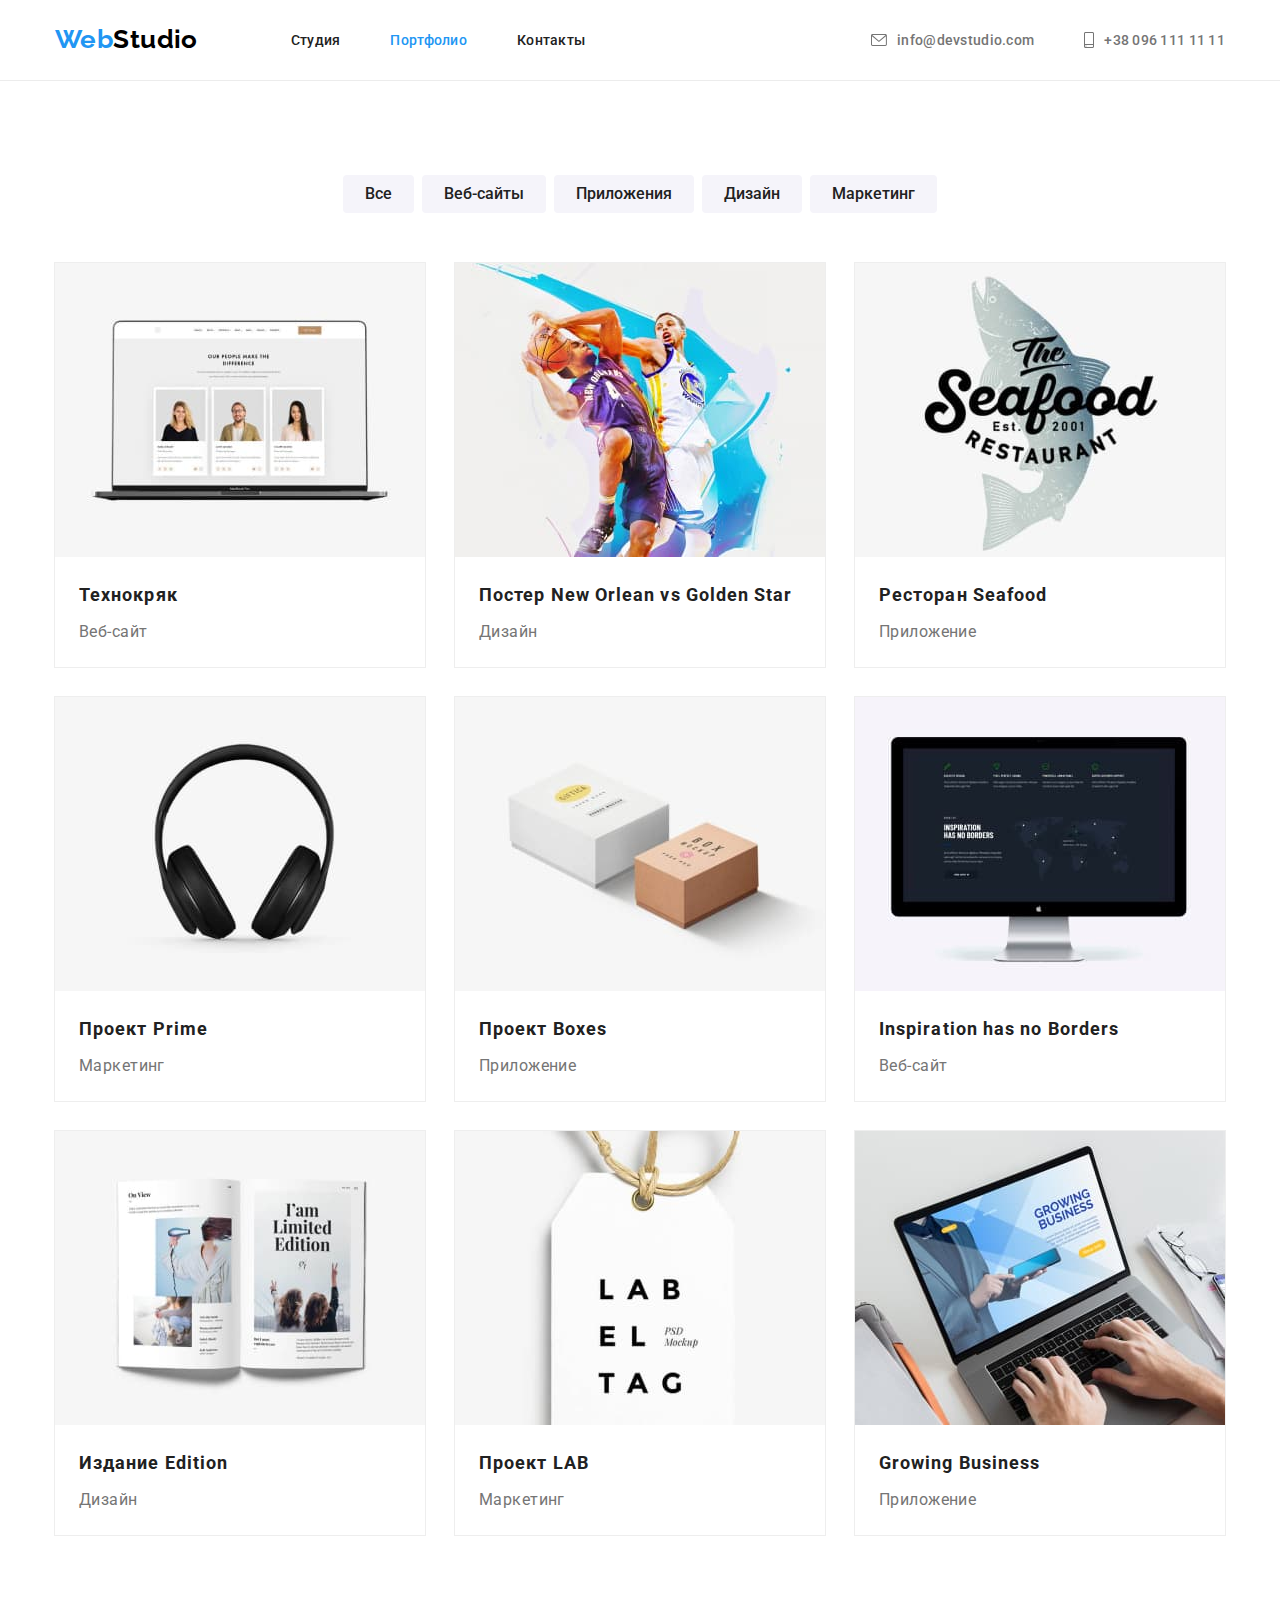
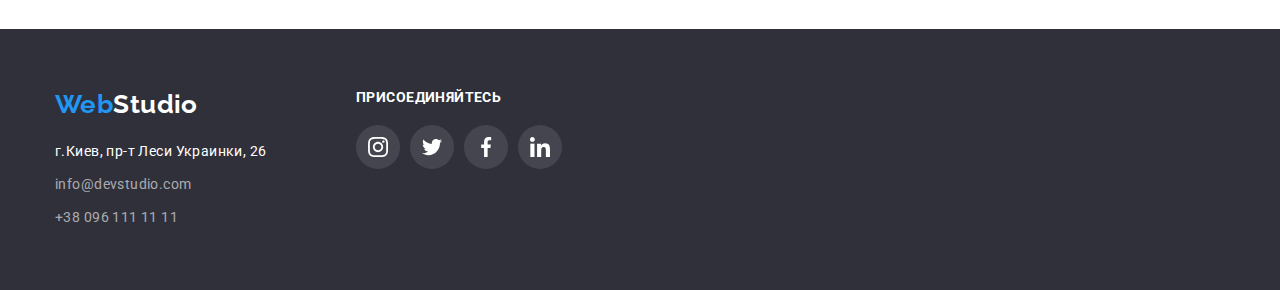
==== portfolio.html @ 1120d0de "Клонирует" ====
<!DOCTYPE html>
<html lang="ru">
  <head>
    <meta charset="UTF-8" />
    <meta name="description" content="Портфолио" />
    <link rel="shortcut icon" href="./image/favicon.ico" type="image/x-icon" />
    <title>Портфолио</title>
    <link rel="preconnect" href="https://fonts.gstatic.com" />
    <link
      rel="stylesheet"
      href="https://fonts.googleapis.com/css2?family=Raleway:wght@700&family=Roboto:wght@400;500;700;900&display=swap"
    />
    <link
      rel="stylesheet"
      href="https://cdnjs.cloudflare.com/ajax/libs/modern-normalize/1.0.0/modern-normalize.min.css"
    />
    <link rel="stylesheet" href="./css/styles.css" />
  </head>
  <body>
    <!--Шапка сайта-->
    <header class="sitehead">
      <div class="container headnav">
        <nav class="logsitcont-nav">
          <a href="./index.html" class="sitehead-logo link"
            ><span class="web link">Web</span>Studio</a
          >
          <ul class="site-nav">
            <li class="snav-link"><a href="./index.html" class="link">Студия</a></li>
            <li class="snav-link"><a href="./portfolio.html" class="link current">Портфолио</a></li>
            <li class="snav-link"><a href="#" class="link">Контакты</a></li>
          </ul>
        </nav>
        <ul class="contact-nav">
          <li class="cnav-link">
            <a href="mailto:info@devstudio.com" class="link">
              <svg class="cnav-icon" width="16" height="12">
                <use href="./image/sprite.svg#icon-envelope"></use></svg
              >info@devstudio.com</a
            >
          </li>
          <li class="cnav-link">
            <a href="tel:+380961111111" class="link">
              <svg class="cnav-icon" width="10" height="16">
                <use href="./image/sprite.svg#icon-phone"></use></svg
              >+38 096 111 11 11</a
            >
          </li>
        </ul>
      </div>
    </header>
    <main>
      <!--Портфолио-->
      <section class="examples">
        <div class="container">
          <h1 hidden>Портфолио</h1>
          <ul class="examples-buttlist">
            <li class="exam-butt"><button type="button" class="examples-button">Все</button></li>
            <li class="exam-butt">
              <button type="button" class="examples-button">Веб-сайты</button>
            </li>
            <li class="exam-butt">
              <button type="button" class="examples-button">Приложения</button>
            </li>
            <li class="exam-butt"><button type="button" class="examples-button">Дизайн</button></li>
            <li class="exam-butt">
              <button type="button" class="examples-button">Маркетинг</button>
            </li>
          </ul>
          <ul class="examples-list">
            <li class="examples-card">
              <a class="examples-link" href="#">
                <img
                  class="examples-image"
                  src="./image-p/tk.jpg"
                  alt="Раскрытый ноут"
                  width="370"
                />
                <div class="port-textblock">
                  <h2 class="title">Технокряк</h2>
                  <p class="examples-text">Веб-сайт</p>
                </div>
              </a>
            </li>
            <li class="examples-card">
              <a class="examples-link" href="#">
                <img
                  class="examples-image"
                  src="./image-p/pno.jpg"
                  alt="Баскетболисты"
                  width="370"
                />
                <div class="port-textblock">
                  <h2 class="title">Постер <span lang="en">New Orlean vs Golden Star</span></h2>
                  <p class="examples-text">Дизайн</p>
                </div>
              </a>
            </li>
            <li class="examples-card">
              <a class="examples-link" href="#">
                <img
                  class="examples-image"
                  src="./image-p/rs.jpg"
                  alt="Реклама ресторана"
                  width="370"
                />
                <div class="port-textblock">
                  <h2 class="title">Ресторан <span lang="en">Seafood</span></h2>
                  <p class="examples-text">Приложение</p>
                </div>
              </a>
            </li>
            <li class="examples-card">
              <a class="examples-link" href="#">
                <img class="examples-image" src="./image-p/pp.jpg" alt="Наушники" width="370" />
                <div class="port-textblock">
                  <h2 class="title">Проект <span lang="en">Prime</span></h2>
                  <p class="examples-text">Маркетинг</p>
                </div>
              </a>
            </li>
            <li class="examples-card">
              <a class="examples-link" href="#">
                <img class="examples-image" src="./image-p/pb.jpg" alt="Два коробка" width="370" />
                <div class="port-textblock">
                  <h2 class="title">Проект <span lang="en">Boxes</span></h2>
                  <p class="examples-text">Приложение</p>
                </div>
              </a>
            </li>
            <li class="examples-card">
              <a class="examples-link" href="#">
                <img class="examples-image" src="./image-p/inb.jpg" alt="Монитор" width="370" />
                <div class="port-textblock">
                  <h2 class="title" lang="en">Inspiration has no Borders</h2>
                  <p class="examples-text">Веб-сайт</p>
                </div>
              </a>
            </li>
            <li class="examples-card">
              <a class="examples-link" href="#">
                <img
                  class="examples-image"
                  src="./image-p/le.jpg"
                  alt="Раскрытая книга"
                  width="370"
                />
                <div class="port-textblock">
                  <h2 class="title">Издание <span lang="en">Edition</span></h2>
                  <p class="examples-text">Дизайн</p>
                </div>
              </a>
            </li>
            <li class="examples-card">
              <a class="examples-link" href="#">
                <img class="examples-image" src="./image-p/pl.jpg" alt="Ярлык" width="370" />
                <div class="port-textblock">
                  <h2 class="title">Проект <span lang="en">LAB</span></h2>
                  <p class="examples-text">Маркетинг</p>
                </div>
              </a>
            </li>
            <li class="examples-card">
              <a class="examples-link" href="#">
                <img
                  class="examples-image"
                  src="./image-p/gb.jpg"
                  alt="Набор текста на ноуте"
                  width="370"
                />
                <div class="port-textblock">
                  <h2 class="title" lang="en">Growing Business</h2>
                  <p class="examples-text">Приложение</p>
                </div>
              </a>
            </li>
          </ul>
        </div>
      </section>
    </main>
    <!--Футер-->
    <footer class="basement">
      <div class="container base">
        <div class="basement-contacts">
          <p class="basement-logo"><span class="web">Web</span>Studio</p>
          <address>
            <ul>
              <li><p class="basement-address">г.Киев, пр-т Леси Украинки, 26</p></li>
              <li>
                <a href="mailto:info@devstudio.com" class="basement-contactmail"
                  >info@devstudio.com</a
                >
              </li>
              <li><a href="tel:+380961111111" class="basement-contacttel">+38 096 111 11 11</a></li>
            </ul>
          </address>
        </div>
        <div class="basesocial">
          <p class="connect">ПРИСОЕДИНЯЙТЕСЬ</p>
          <ul class="basesocial-list">
            <li class="basesocial-list-item">
              <a href="" class="basesocial-list-link">
                <svg class="basesocial-list-icon" width="20" height="20">
                  <use href="./image/sprite.svg#icon-instagram"></use>
                </svg>
              </a>
            </li>
            <li class="basesocial-list-item">
              <a href="" class="basesocial-list-link">
                <svg class="basesocial-list-icon" width="20" height="20">
                  <use href="./image/sprite.svg#icon-twitter"></use>
                </svg>
              </a>
            </li>
            <li class="basesocial-list-item">
              <a href="" class="basesocial-list-link">
                <svg class="basesocial-list-icon" width="20" height="20">
                  <use href="./image/sprite.svg#icon-facebook"></use>
                </svg>
              </a>
            </li>
            <li class="basesocial-list-item">
              <a href="" class="basesocial-list-link">
                <svg class="basesocial-list-icon" width="20" height="20">
                  <use href="./image/sprite.svg#icon-linkedin"></use>
                </svg>
              </a>
            </li>
          </ul>
        </div>
      </div>
    </footer>
  </body>
</html>
---- css/styles.css ----
:root {
  --logo-color: #000000;
  --main-lite-color: #ffffff;
  --main-textcolor: #757575;
  --sec-textcolor: #212121;
  --accent-color: #2196f3;
  --iconteam-color: #afb1b8;
  --back1-color: #2f303a;
  --back2-color: #f5f4fa;
  --back3-color: #2f303a;
  --bord-port-color: #eeeeee;
  --siteheadbord-color: #ececec;
  --basecont-color: rgba(255, 255, 255, 0.6);
  --footsoc-color: rgba(255, 255, 255, 0.1);
  --bgrd-color: rgba(47, 48, 58, 0.4);
  --teamshad-color: rgba(0, 0, 0, 0.25);
  --second-font: Raleway, sans-serif;
}
* {
  list-style: none;
  text-decoration: none;
}
h1,
h2,
h3,
h4,
h5,
h6,
p {
  margin: 0;
}
ul {
  padding: 0;
  margin: 0;
}
img {
  display: block;
}
body {
  background-color: var(--main-lite-color);
  color: var(--main-textcolor);
  font-family: Roboto, sans-serif;
  font-weight: 400;
  font-size: 14px;
  letter-spacing: 0.03em;
}
.container {
  width: 1200px;
  padding-left: 15px;
  padding-right: 15px;
  margin: 0 auto;
}
/* Шапка сайта */
.sitehead {
  border-bottom: 1px solid var(--siteheadbord-color);
}
.headnav {
  display: flex;
  align-items: center;
}
.logsitcont-nav {
  display: flex;
  align-items: center;
}
.sitehead-logo {
  padding-top: 24px;
  padding-bottom: 25px;
  margin-right: 93px;
  color: var(--logo-color);

  font-family: var(--second-font);
  font-weight: 700;
  font-size: 26px;
  line-height: 1.2;
}
.web {
  padding-top: 24px;
  padding-bottom: 25px;
  color: var(--accent-color);

  font-family: var(--second-font);
  font-weight: 700;
  font-size: 26px;
  line-height: 1.2;
}
.site-nav {
  display: flex;
}
.site-nav .link {
  display: block;
  padding-top: 32px;
  padding-bottom: 32px;
  color: var(--sec-textcolor);

  font-weight: 500;
  line-height: 1.143;
  letter-spacing: 0.02em;
}
.site-nav .snav-link:not(:last-child) {
  margin-right: 50px;
}
.contact-nav {
  display: flex;
  margin-left: auto;
}
.cnav-icon {
  margin-right: 10px;
  fill: var(--main-textcolor);
}
.contact-nav .cnav-link:not(:last-child) {
  margin-right: 50px;
}
.contact-nav .link {
  display: flex;
  align-items: center;
  padding-top: 32px;
  padding-bottom: 32px;
  color: var(--main-textcolor);

  font-weight: 500;
  line-height: 1.143;
  letter-spacing: 0.02em;
}
.contact-nav .link + .link {
  margin-left: 50px;
}
.site-nav .link.current {
  color: var(--accent-color);
}
.link:hover,
.link:focus {
  color: var(--accent-color);
}
.link:hover .cnav-icon,
.link:focus .cnav-icon {
  fill: var(--accent-color);
}
/* Эффективные решения */
.solution {
  max-width: 1600px;
  height: 600px;
  margin-left: auto;
  margin-right: auto;
  background-image: linear-gradient(to right, var(--bgrd-color), var(--bgrd-color)),
    url(../image/back.jpg);
  background-repeat: no-repeat;
  background-size: cover;
  background-position: center;
  padding-top: 200px;
  padding-bottom: 200px;
  background-color: var(--back1-color);
  text-align: center;
}
.solution-title {
  margin-bottom: 30px;
  color: var(--main-lite-color);
  font-weight: 900;
  font-size: 44px;
  line-height: 1.37;
  letter-spacing: 0.06em;
  text-transform: uppercase;
}
.solution-button {
  display: inline-block;
  border-radius: 4px;
  padding: 10px 32px;
  border: none;
  background-color: var(--accent-color);
  color: var(--main-lite-color);

  font-family: inherit;
  font-weight: 700;
  font-size: 16px;
  line-height: 1.875;
  letter-spacing: 0.06em;
}
/* Наши преимущества */
.advantages {
  padding-top: 94px;
  padding-bottom: 94px;
}
.advantages-list {
  display: flex;
}
.card {
  min-width: 270px;
}
.card:not(:last-child) {
  margin-right: 30px;
}
.card::before {
  display: block;
  content: "";
  height: 120px;
  margin-bottom: 30px;
  background-size: auto;
  background-repeat: no-repeat;
  background-position: center;
  background-color: var(--back2-color);
}
.icon-antena::before {
  background-image: url(../image/antenna\ 1.svg);
}
.icon-clock::before {
  background-image: url(../image/clock\ 1.svg);
}
.icon-diagram::before {
  background-image: url(../image/diagram\ 1.svg);
}
.icon-astro::before {
  background-image: url(../image/astronaut\ 1.svg);
}
.advantages-list .title {
  margin-bottom: 10px;
  color: var(--sec-textcolor);

  font-weight: 700;
  line-height: 1.143;
  text-transform: uppercase;
}
.advantages-list {
  font-weight: normal;
  line-height: 1.71;
}
/* Чем мы занимаемся */
.activities {
  padding-bottom: 94px;
}
.activities-images {
  display: flex;
  justify-content: space-between;
}
.activities-title {
  margin-bottom: 50px;
  color: var(--sec-textcolor);

  font-weight: 700;
  font-size: 36px;
  line-height: 1.167;
  text-align: center;
}
/* Наша команда */
.ourteam {
  padding-top: 94px;
  padding-bottom: 94px;
  background-color: var(--back2-color);

  font-size: 16px;
  line-height: 1.188;
}
.ourteam-list {
  display: flex;
  justify-content: space-between;
}
.team-card {
  background-color: var(--main-lite-color);
  border: 1px solid var(--bord-port-color);
  border-radius: 0px 0px 4px 4px;
  box-shadow: 0px 4px 4px var(--teamshad-color);
  border-radius: 4px;
}
.ourteam-title {
  margin-bottom: 50px;
  color: var(--sec-textcolor);

  font-weight: 700;
  font-size: 36px;
  line-height: 1.167;
  text-align: center;
}
.team-textblock {
  padding: 30px 32px;
}
.ourteam-list .title {
  display: flex;
  justify-content: center;
  margin-bottom: 10px;
  color: var(--sec-textcolor);

  font-weight: 500;
  font-size: 16px;
  line-height: 1.188;
}
.ourteam-profession {
  display: flex;
  justify-content: center;
  margin-bottom: 16px;
}
.social-list {
  display: flex;
  justify-content: space-between;
}
.social-list-item {
  display: flex;
  width: 44px;
  height: 44px;
}
.social-list-link {
  display: flex;
  justify-content: center;
  align-items: center;
  width: 100%;
  height: 100%;
  background-color: var(--main-lite-color);
  border-radius: 50%;
}
.social-list-link:hover,
.social-list-link:focus {
  background-color: var(--accent-color);
}
.social-list-icon {
  fill: var(--iconteam-color);
}
.social-list-link:hover .social-list-icon,
.social-list-link:focus .social-list-icon {
  fill: var(--main-lite-color);
}
/* Постоянные клиенты */
.regular-customers {
  padding-top: 94px;
  padding-bottom: 94px;
}
.regular-customers-title {
  margin-bottom: 50px;
  color: var(--sec-textcolor);

  font-weight: 700;
  font-size: 36px;
  line-height: 1.167;
  text-align: center;
}
.regular-customers-list {
  display: flex;
  justify-content: space-between;
}
.regcust-icon {
  fill: var(--iconteam-color);
}
.regcust-item {
  display: flex;
  min-width: 170px;
  height: 90px;
  border: 1px solid var(--iconteam-color);
  border-radius: 4px;
}
.regcust-link {
  width: 100%;
  height: 100%;
  display: flex;
  justify-content: center;
  align-items: center;
}
.regcust-link:hover,
.regcust-link:focus {
  border: 1px solid var(--accent-color);
  border-radius: 4px;
}
.regcust-link:hover .regcust-icon,
.regcust-link:focus .regcust-icon {
  fill: var(--accent-color);
}
/* Портфолио */
.examples {
  padding-top: 94px;
  padding-bottom: 94px;
}
.examples-buttlist {
  display: flex;
  justify-content: center;
  margin-bottom: 50px;
}
.examples-button {
  display: inline-block;
  border-radius: 4px;
  padding: 5.89px 22px;
  border: none;
  background-color: var(--back2-color);
  color: var(--sec-textcolor);

  font-family: inherit;
  font-weight: 500;
  font-size: 16px;
  line-height: 1.625;
  text-align: center;
}

.examples-buttlist .exam-butt:not(:last-child) {
  margin-right: 8px;
}
.examples-list {
  display: flex;
  flex-wrap: wrap;
  margin: -15px;
}
.examples-card {
  min-width: 370px;
  margin: 14px;
  border: 1px solid var(--bord-port-color);
}
.examples-link {
  display: block;
}
.examples-link:hover,
.examples-link:focus {
  box-shadow: 0px 1px 1px rgba(0, 0, 0, 0.12), 0px 4px 4px rgba(0, 0, 0, 0.06),
    1px 4px 6px rgba(0, 0, 0, 0.16);
}

.port-textblock {
  padding: 20px 24px;
}
.examples-text {
  color: var(--main-textcolor);
}
.examples-button:hover,
.examples-button:focus {
  background-color: var(--accent-color);
  color: var(--main-lite-color);
  box-shadow: 0px 3px 1px rgba(0, 0, 0, 0.1), 0px 1px 2px rgba(0, 0, 0, 0.08),
    0px 2px 2px rgba(0, 0, 0, 0.12);
}
.examples-list {
  font-size: 16px;
  line-height: 1.875;
}
.examples-list .title {
  margin-bottom: 4px;
  color: var(--sec-textcolor);

  font-weight: 700;
  font-size: 18px;
  line-height: 2;
  letter-spacing: 0.06em;
}
/* Футер */
.basement {
  padding-top: 60px;
  padding-bottom: 60px;
  background-color: var(--back3-color);
}
.base {
  display: flex;
}
.basement-contacts {
  margin-right: 70px;
}
.basement-logo {
  display: inline-block;
  min-width: 145px;
  margin-bottom: 20px;
  color: var(--main-lite-color);
  font-family: Raleway, sans-serif;
  font-weight: 700;
  font-size: 26px;
  line-height: 1.2;
}
address {
  font-style: normal;
}
.basement-address {
  display: inline-block;
  min-width: 231px;
  margin-bottom: 9px;
  color: var(--main-lite-color);

  line-height: 1.71;
}
.basement-contactmail {
  display: inline-block;
  min-width: 231px;
  margin-bottom: 9px;
  color: var(--basecont-color);

  line-height: 1.71;
}
.basement-contacttel {
  display: inline-block;
  min-width: 231px;
  color: var(--basecont-color);

  line-height: 1.71;
}
.connect {
  margin-bottom: 20px;

  font-size: 14px;
  font-weight: 700;
  line-height: 1.17;

  color: var(--main-lite-color);
}
.basesocial-list {
  display: flex;
  justify-content: space-between;
  width: 206px;
}
.basesocial-list-item {
  width: 44px;
  height: 44px;
}
.basesocial-list-link {
  display: flex;
  justify-content: center;
  align-items: center;
  width: 100%;
  height: 100%;
  background-color: var(--footsoc-color);
  border-radius: 50%;
}
.basesocial-list-link:hover,
.basesocial-list-link:focus {
  background-color: var(--accent-color);
}
.basesocial-list-icon {
  fill: var(--main-lite-color);
}

/* черный логотипа #000000 */
/* цвет основного текста #757575 */
/* вторичный цвет текста #212121 */
/* белый #FFFFFF */
/* акцент #2196F3 */
/* подложка темная #2F303A */
/* подложка светлая низ #F5F4FA */
/* нижний адреса rgba(255,255,255,0.6) */
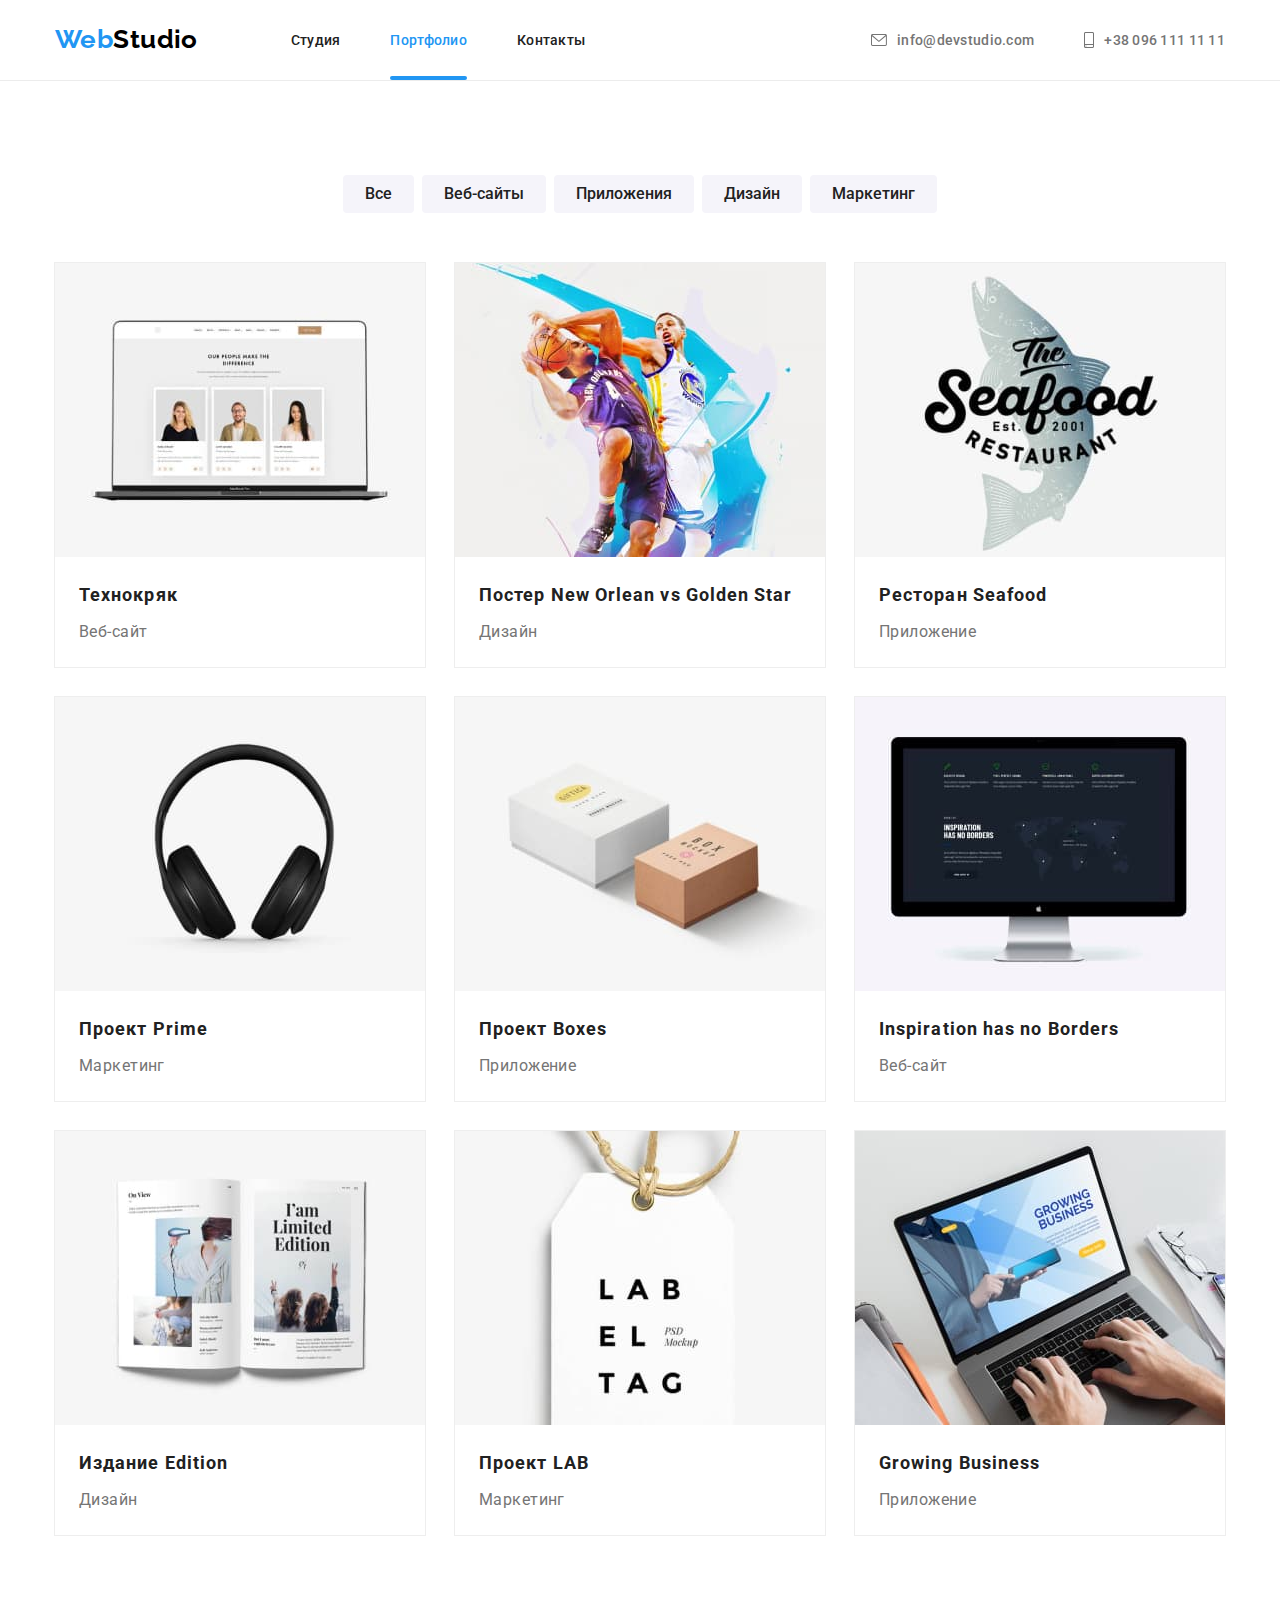
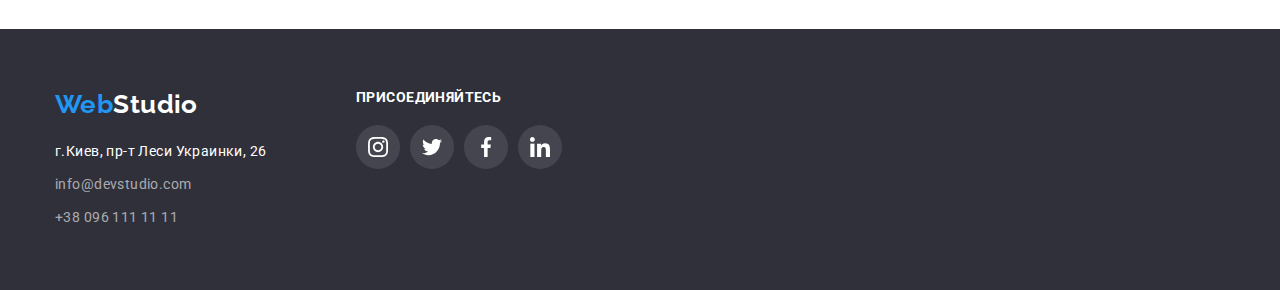
==== commit 11678a40: "изменяет код" ====
--- a/portfolio.html
+++ b/portfolio.html
@@ -69,12 +69,19 @@
           <ul class="examples-list">
             <li class="examples-card">
               <a class="examples-link" href="#">
-                <img
-                  class="examples-image"
-                  src="./image-p/tk.jpg"
-                  alt="Раскрытый ноут"
-                  width="370"
-                />
+                <div class="overlay-eximg">
+                  <p class="overlay">
+                    Технокряк это современная площадка распространения коронавируса. Компании
+                    используют эту платформу для цифрового шпионажа и атак на защищённые сервера
+                    конкурентов.
+                  </p>
+                  <img
+                    class="examples-image"
+                    src="./image-p/tk.jpg"
+                    alt="Раскрытый ноут"
+                    width="370"
+                  />
+                </div>
                 <div class="port-textblock">
                   <h2 class="title">Технокряк</h2>
                   <p class="examples-text">Веб-сайт</p>
@@ -83,12 +90,19 @@
             </li>
             <li class="examples-card">
               <a class="examples-link" href="#">
-                <img
-                  class="examples-image"
-                  src="./image-p/pno.jpg"
-                  alt="Баскетболисты"
-                  width="370"
-                />
+                <div class="overlay-eximg">
+                  <p class="overlay">
+                    Технокряк это современная площадка распространения коронавируса. Компании
+                    используют эту платформу для цифрового шпионажа и атак на защищённые сервера
+                    конкурентов.
+                  </p>
+                  <img
+                    class="examples-image"
+                    src="./image-p/pno.jpg"
+                    alt="Баскетболисты"
+                    width="370"
+                  />
+                </div>
                 <div class="port-textblock">
                   <h2 class="title">Постер <span lang="en">New Orlean vs Golden Star</span></h2>
                   <p class="examples-text">Дизайн</p>
@@ -97,12 +111,19 @@
             </li>
             <li class="examples-card">
               <a class="examples-link" href="#">
-                <img
-                  class="examples-image"
-                  src="./image-p/rs.jpg"
-                  alt="Реклама ресторана"
-                  width="370"
-                />
+                <div class="overlay-eximg">
+                  <p class="overlay">
+                    Технокряк это современная площадка распространения коронавируса. Компании
+                    используют эту платформу для цифрового шпионажа и атак на защищённые сервера
+                    конкурентов.
+                  </p>
+                  <img
+                    class="examples-image"
+                    src="./image-p/rs.jpg"
+                    alt="Реклама ресторана"
+                    width="370"
+                  />
+                </div>
                 <div class="port-textblock">
                   <h2 class="title">Ресторан <span lang="en">Seafood</span></h2>
                   <p class="examples-text">Приложение</p>
@@ -111,7 +132,14 @@
             </li>
             <li class="examples-card">
               <a class="examples-link" href="#">
-                <img class="examples-image" src="./image-p/pp.jpg" alt="Наушники" width="370" />
+                <div class="overlay-eximg">
+                  <p class="overlay">
+                    Технокряк это современная площадка распространения коронавируса. Компании
+                    используют эту платформу для цифрового шпионажа и атак на защищённые сервера
+                    конкурентов.
+                  </p>
+                  <img class="examples-image" src="./image-p/pp.jpg" alt="Наушники" width="370" />
+                </div>
                 <div class="port-textblock">
                   <h2 class="title">Проект <span lang="en">Prime</span></h2>
                   <p class="examples-text">Маркетинг</p>
@@ -120,7 +148,19 @@
             </li>
             <li class="examples-card">
               <a class="examples-link" href="#">
-                <img class="examples-image" src="./image-p/pb.jpg" alt="Два коробка" width="370" />
+                <div class="overlay-eximg">
+                  <p class="overlay">
+                    Технокряк это современная площадка распространения коронавируса. Компании
+                    используют эту платформу для цифрового шпионажа и атак на защищённые сервера
+                    конкурентов.
+                  </p>
+                  <img
+                    class="examples-image"
+                    src="./image-p/pb.jpg"
+                    alt="Два коробка"
+                    width="370"
+                  />
+                </div>
                 <div class="port-textblock">
                   <h2 class="title">Проект <span lang="en">Boxes</span></h2>
                   <p class="examples-text">Приложение</p>
@@ -129,7 +169,14 @@
             </li>
             <li class="examples-card">
               <a class="examples-link" href="#">
-                <img class="examples-image" src="./image-p/inb.jpg" alt="Монитор" width="370" />
+                <div class="overlay-eximg">
+                  <p class="overlay">
+                    Технокряк это современная площадка распространения коронавируса. Компании
+                    используют эту платформу для цифрового шпионажа и атак на защищённые сервера
+                    конкурентов.
+                  </p>
+                  <img class="examples-image" src="./image-p/inb.jpg" alt="Монитор" width="370" />
+                </div>
                 <div class="port-textblock">
                   <h2 class="title" lang="en">Inspiration has no Borders</h2>
                   <p class="examples-text">Веб-сайт</p>
@@ -138,12 +185,19 @@
             </li>
             <li class="examples-card">
               <a class="examples-link" href="#">
-                <img
-                  class="examples-image"
-                  src="./image-p/le.jpg"
-                  alt="Раскрытая книга"
-                  width="370"
-                />
+                <div class="overlay-eximg">
+                  <p class="overlay">
+                    Технокряк это современная площадка распространения коронавируса. Компании
+                    используют эту платформу для цифрового шпионажа и атак на защищённые сервера
+                    конкурентов.
+                  </p>
+                  <img
+                    class="examples-image"
+                    src="./image-p/le.jpg"
+                    alt="Раскрытая книга"
+                    width="370"
+                  />
+                </div>
                 <div class="port-textblock">
                   <h2 class="title">Издание <span lang="en">Edition</span></h2>
                   <p class="examples-text">Дизайн</p>
@@ -152,7 +206,14 @@
             </li>
             <li class="examples-card">
               <a class="examples-link" href="#">
-                <img class="examples-image" src="./image-p/pl.jpg" alt="Ярлык" width="370" />
+                <div class="overlay-eximg">
+                  <p class="overlay">
+                    Технокряк это современная площадка распространения коронавируса. Компании
+                    используют эту платформу для цифрового шпионажа и атак на защищённые сервера
+                    конкурентов.
+                  </p>
+                  <img class="examples-image" src="./image-p/pl.jpg" alt="Ярлык" width="370" />
+                </div>
                 <div class="port-textblock">
                   <h2 class="title">Проект <span lang="en">LAB</span></h2>
                   <p class="examples-text">Маркетинг</p>
@@ -161,12 +222,19 @@
             </li>
             <li class="examples-card">
               <a class="examples-link" href="#">
-                <img
-                  class="examples-image"
-                  src="./image-p/gb.jpg"
-                  alt="Набор текста на ноуте"
-                  width="370"
-                />
+                <div class="overlay-eximg">
+                  <p class="overlay">
+                    Технокряк это современная площадка распространения коронавируса. Компании
+                    используют эту платформу для цифрового шпионажа и атак на защищённые сервера
+                    конкурентов.
+                  </p>
+                  <img
+                    class="examples-image"
+                    src="./image-p/gb.jpg"
+                    alt="Набор текста на ноуте"
+                    width="370"
+                  />
+                </div>
                 <div class="port-textblock">
                   <h2 class="title" lang="en">Growing Business</h2>
                   <p class="examples-text">Приложение</p>
--- a/css/styles.css
+++ b/css/styles.css
@@ -15,6 +15,7 @@
   --bgrd-color: rgba(47, 48, 58, 0.4);
   --teamshad-color: rgba(0, 0, 0, 0.25);
   --second-font: Raleway, sans-serif;
+  --cubic-effect: cubic-bezier(0.4, 0, 0.2, 1);
 }
 * {
   list-style: none;
@@ -124,9 +125,24 @@
 .contact-nav .link + .link {
   margin-left: 50px;
 }
-.site-nav .link.current {
+.snav-link {
+  position: relative;
+}
+.site-nav .current {
   color: var(--accent-color);
 }
+.site-nav .current::after {
+  content: "";
+  position: absolute;
+  left: 0;
+  bottom: 0;
+  display: block;
+  width: 100%;
+  height: 4px;
+  border-radius: 2px;
+  background-color: var(--accent-color);
+}
+
 .link:hover,
 .link:focus {
   color: var(--accent-color);
@@ -239,6 +255,24 @@
   line-height: 1.167;
   text-align: center;
 }
+.activities-card {
+  position: relative;
+}
+.activities-list {
+  position: absolute;
+  bottom: 0;
+  margin: 0;
+  padding: 27px 0;
+  width: 100%;
+  font-size: 14px;
+  line-height: 1.143;
+  font-weight: 700;
+  letter-spacing: 0.03em;
+  text-align: center;
+  text-transform: uppercase;
+  background: rgba(47, 48, 58, 0.8);
+  color: var(--main-lite-color);
+}
 /* Наша команда */
 .ourteam {
   padding-top: 94px;
@@ -349,15 +383,19 @@
   display: flex;
   justify-content: center;
   align-items: center;
+  /*opacity: 1;
+  transition: opacity 250ms var(--cubic-effect);*/
 }
 .regcust-link:hover,
 .regcust-link:focus {
   border: 1px solid var(--accent-color);
   border-radius: 4px;
+  /*opacity: 1;*/
 }
 .regcust-link:hover .regcust-icon,
 .regcust-link:focus .regcust-icon {
   fill: var(--accent-color);
+  /*opacity: 1;*/
 }
 /* Портфолио */
 .examples {
@@ -405,6 +443,29 @@
   box-shadow: 0px 1px 1px rgba(0, 0, 0, 0.12), 0px 4px 4px rgba(0, 0, 0, 0.06),
     1px 4px 6px rgba(0, 0, 0, 0.16);
 }
+.overlay-eximg {
+  position: relative;
+  overflow: hidden;
+  max-width: 370px;
+}
+.overlay {
+  width: 100%;
+  height: 100%;
+  transform: translateY(100%);
+  position: absolute;
+  bottom: 0;
+  transition: transform 250ms var(--cubic-effect);
+  background-color: rgba(33, 150, 243, 0.9);
+  padding: 63px 24px;
+  font-size: 18px;
+  line-height: 1.56;
+  color: var(--main-lite-color);
+}
+.examples-card:hover .overlay,
+.examples-card:focus .overlay {
+  transform: translateY(0%);
+}
+
 
 .port-textblock {
   padding: 20px 24px;
@@ -486,6 +547,7 @@
   font-size: 14px;
   font-weight: 700;
   line-height: 1.17;
+  text-transform: uppercase;
 
   color: var(--main-lite-color);
 }
